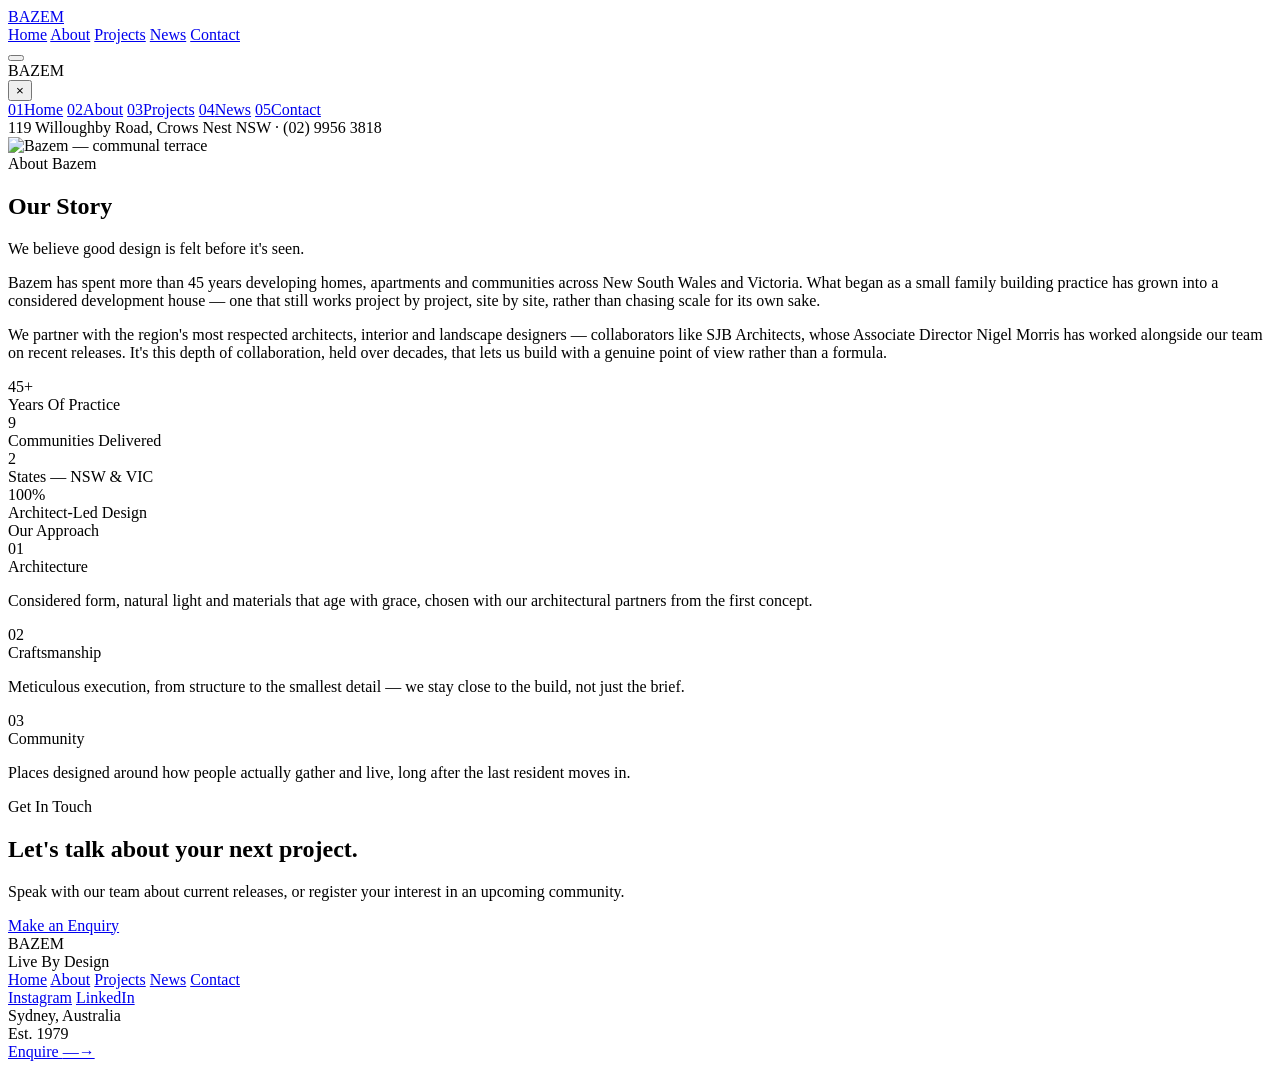
==== about.html @ 34c7578c "Add files via upload" ====
<!DOCTYPE html>
<html lang="en">
<head>
<meta charset="utf-8">
<meta name="viewport" content="width=device-width, initial-scale=1">
<title>About — Bazem</title>
<link rel="preconnect" href="https://fonts.googleapis.com">
<link rel="preconnect" href="https://fonts.gstatic.com" crossorigin="anonymous">
<link href="https://fonts.googleapis.com/css2?family=Instrument+Serif:ital@0;1&family=Archivo:wght@400;500;600;700&display=swap" rel="stylesheet">
<link rel="stylesheet" href="css/style.css">
</head>
<body>

<header class="site-header">
<a href="index.html" class="site-header__logo">BAZEM</a>
<nav class="site-header__nav">
<a href="index.html">Home</a>
<a href="about.html" class="is-active">About</a>
<a href="projects.html">Projects</a>
<a href="news.html">News</a>
<a href="contact.html">Contact</a>
</nav>
<button class="burger" aria-label="Menu"><span></span><span></span><span></span></button>
</header>

<div class="mobile-nav">
<div class="mobile-nav__top">
<div class="mobile-nav__logo">BAZEM</div>
<button class="mobile-nav__close" aria-label="Close menu">×</button>
</div>
<nav class="mobile-nav__links">
<a href="index.html"><span>01</span>Home</a>
<a href="about.html"><span>02</span>About</a>
<a href="projects.html"><span>03</span>Projects</a>
<a href="news.html"><span>04</span>News</a>
<a href="contact.html"><span>05</span>Contact</a>
</nav>
<div class="mobile-nav__foot">119 Willoughby Road, Crows Nest NSW · (02) 9956 3818</div>
</div>

<section class="hero-simple">
<img src="uploads/bazem-forest-hill-communal-terrace.png" alt="Bazem — communal terrace">
<div class="hero-simple__overlay"></div>
<div class="hero-simple__text">
<div class="hero-simple__kicker">About Bazem</div>
<h1 class="hero-simple__title">Our Story</h1>
</div>
</section>

<section class="about-intro">
<p class="about-intro__quote">We believe good design is felt before it's seen.</p>
<p>Bazem has spent more than 45 years developing homes, apartments and communities across New South Wales and Victoria. What began as a small family building practice has grown into a considered development house — one that still works project by project, site by site, rather than chasing scale for its own sake.</p>
<p>We partner with the region's most respected architects, interior and landscape designers — collaborators like SJB Architects, whose Associate Director Nigel Morris has worked alongside our team on recent releases. It's this depth of collaboration, held over decades, that lets us build with a genuine point of view rather than a formula.</p>
</section>

<section class="about-stats">
<div><div class="about-stats__num">45+</div><div class="about-stats__label">Years Of Practice</div></div>
<div><div class="about-stats__num">9</div><div class="about-stats__label">Communities Delivered</div></div>
<div><div class="about-stats__num">2</div><div class="about-stats__label">States — NSW &amp; VIC</div></div>
<div><div class="about-stats__num">100%</div><div class="about-stats__label">Architect-Led Design</div></div>
</section>

<section class="approach-dark">
<div class="approach-dark__inner">
<div class="approach-dark__label">Our Approach</div>
<div class="approach-dark__grid">
<div>
<div class="approach-dark__num">01</div>
<div class="approach-dark__heading">Architecture</div>
<p class="approach-dark__copy">Considered form, natural light and materials that age with grace, chosen with our architectural partners from the first concept.</p>
</div>
<div>
<div class="approach-dark__num">02</div>
<div class="approach-dark__heading">Craftsmanship</div>
<p class="approach-dark__copy">Meticulous execution, from structure to the smallest detail — we stay close to the build, not just the brief.</p>
</div>
<div>
<div class="approach-dark__num">03</div>
<div class="approach-dark__heading">Community</div>
<p class="approach-dark__copy">Places designed around how people actually gather and live, long after the last resident moves in.</p>
</div>
</div>
</div>
</section>

<section class="cta-panel">
<div class="eyebrow">Get In Touch</div>
<h2 class="cta-panel__title">Let's talk about your next project.</h2>
<p class="cta-panel__body">Speak with our team about current releases, or register your interest in an upcoming community.</p>
<a href="contact.html" class="btn-solid">Make an Enquiry</a>
</section>

<footer class="site-footer">
<div class="site-footer__top">
<div>
<div class="site-footer__brand-name">BAZEM</div>
<div class="site-footer__brand-tag">Live By Design</div>
</div>
<nav class="site-footer__nav">
<a href="index.html">Home</a>
<a href="about.html">About</a>
<a href="projects.html">Projects</a>
<a href="news.html">News</a>
<a href="contact.html">Contact</a>
</nav>
<nav class="site-footer__nav">
<a href="#">Instagram</a>
<a href="#">LinkedIn</a>
</nav>
</div>
<div class="site-footer__bottom">
<div class="site-footer__location">Sydney, Australia<br>Est. 1979</div>
<a href="contact.html" class="site-footer__enquire">Enquire <span>—→</span></a>
</div>
</footer>

<script src="js/main.js"></script>
</body>
</html>
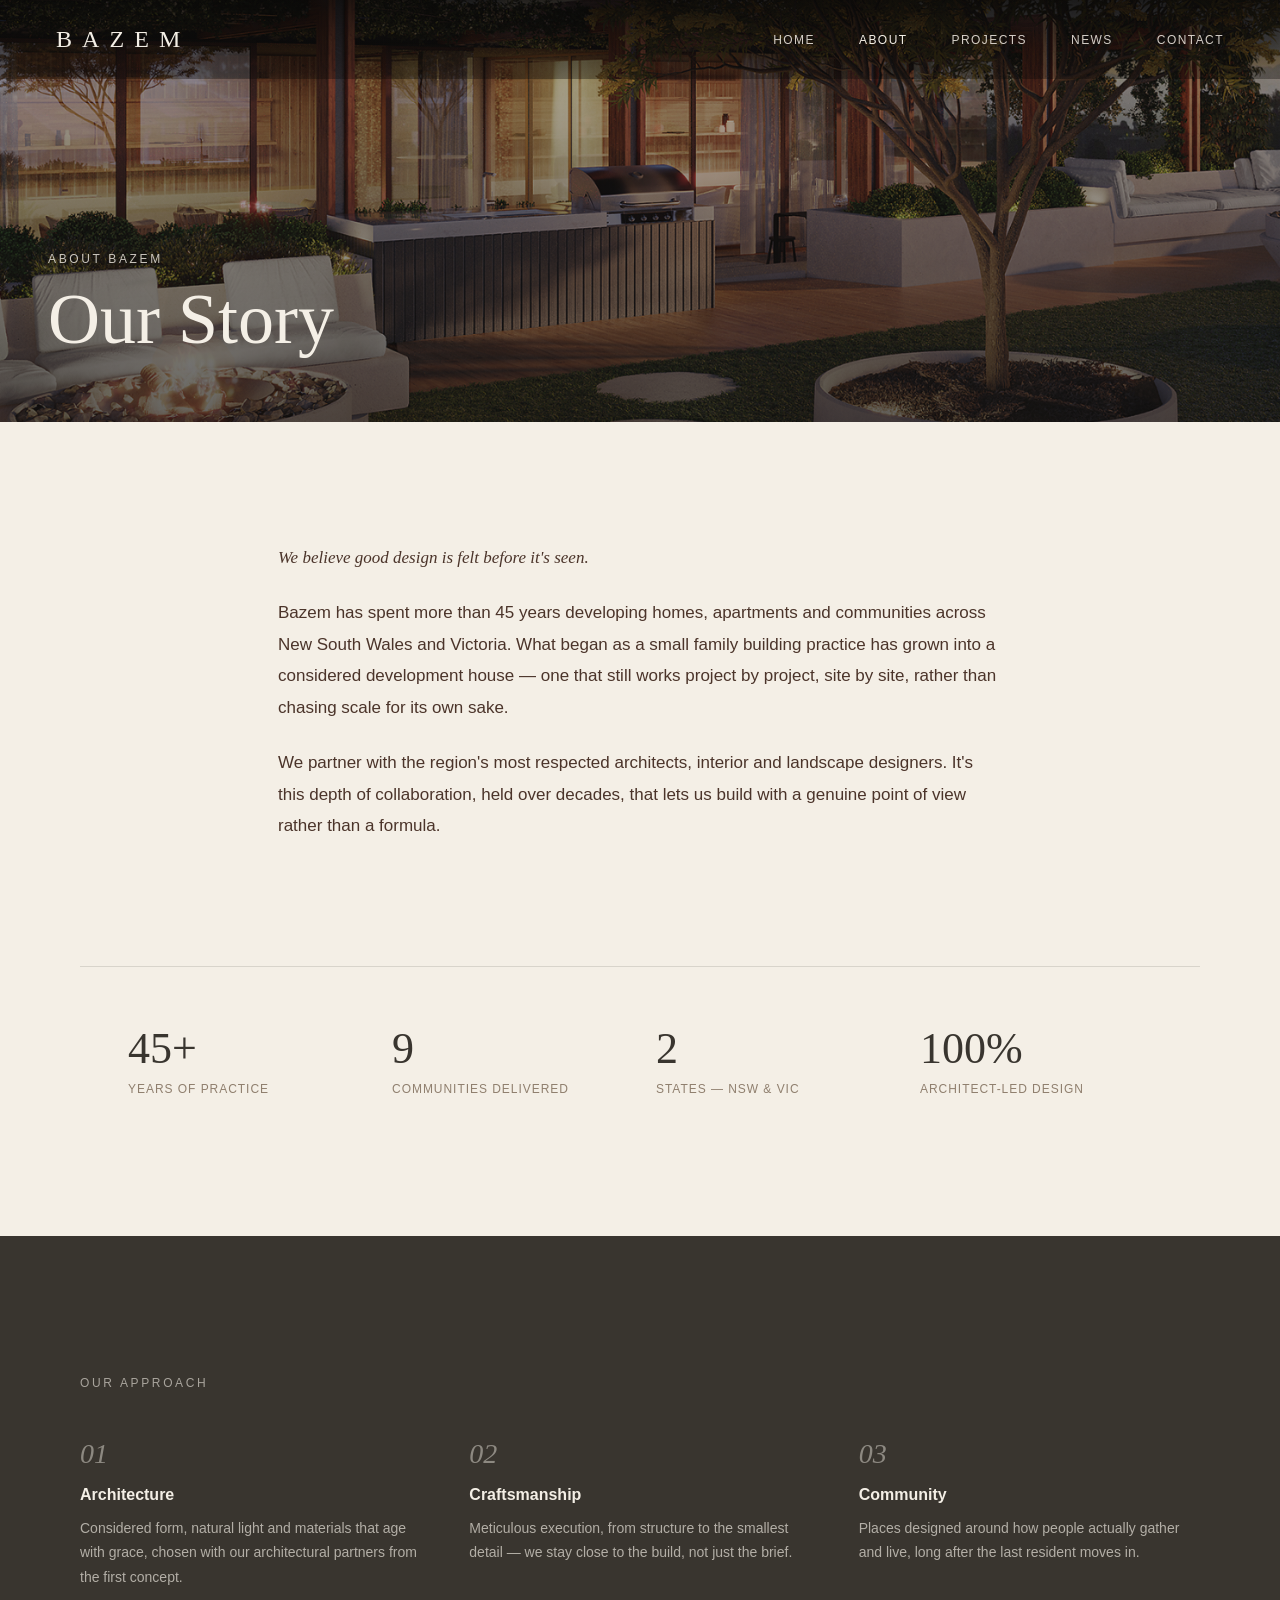
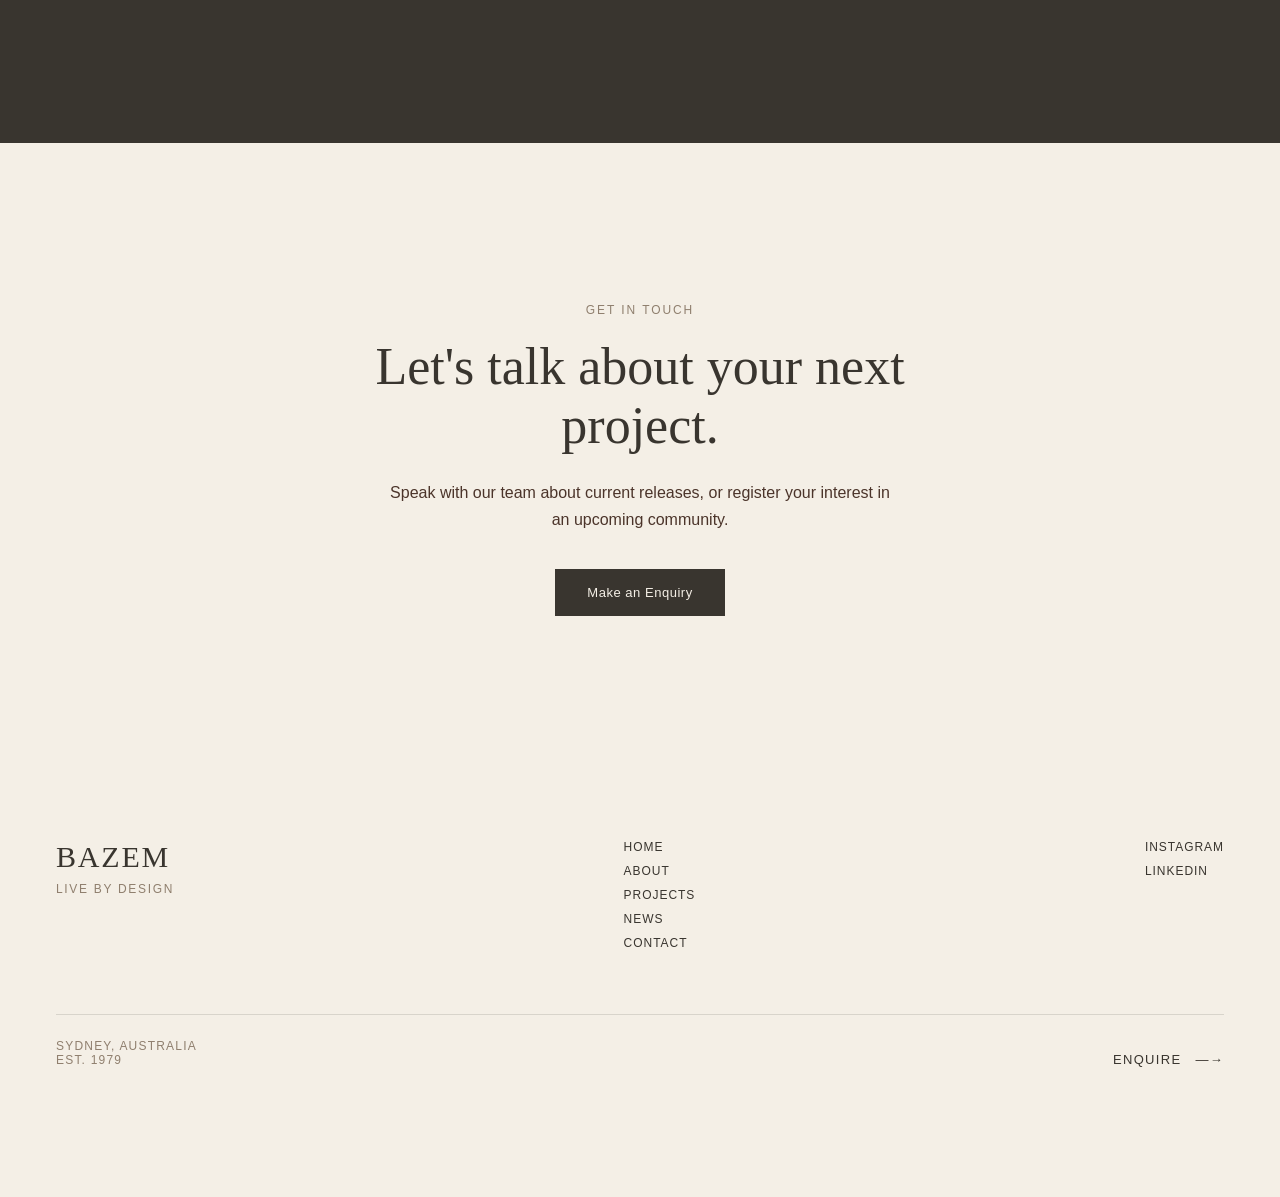
==== commit ca259e77: "Add files via upload" ====
--- a/about.html
+++ b/about.html
@@ -50,7 +50,7 @@
 <section class="about-intro">
 <p class="about-intro__quote">We believe good design is felt before it's seen.</p>
 <p>Bazem has spent more than 45 years developing homes, apartments and communities across New South Wales and Victoria. What began as a small family building practice has grown into a considered development house — one that still works project by project, site by site, rather than chasing scale for its own sake.</p>
-<p>We partner with the region's most respected architects, interior and landscape designers — collaborators like SJB Architects, whose Associate Director Nigel Morris has worked alongside our team on recent releases. It's this depth of collaboration, held over decades, that lets us build with a genuine point of view rather than a formula.</p>
+<p>We partner with the region's most respected architects, interior and landscape designers. It's this depth of collaboration, held over decades, that lets us build with a genuine point of view rather than a formula.</p>
 </section>
 
 <section class="about-stats">
--- a/css/style.css
+++ b/css/style.css
@@ -0,0 +1,296 @@
+/* ===== Design tokens ===== */
+:root{
+  --cream:#F4EFE6;
+  --cream-alt:#ECE5D8;
+  --ink:#39352F;
+  --ink-body:#4B342A;
+  --muted:#8F7F6E;
+  --accent:#B08E5E;
+  --dark:#121110;
+  --dark-2:#221F1D;
+  --line:rgba(57,53,47,.15);
+  --line-light:rgba(244,239,230,.15);
+  --serif:'Instrument Serif',serif;
+  --sans:Archivo,sans-serif;
+}
+
+*{box-sizing:border-box}
+h1,h2,h3,h4,h5,h6{margin:0;font-weight:400}
+html{scroll-behavior:smooth}
+body{margin:0;background:var(--cream);font-family:var(--sans);color:var(--ink);-webkit-font-smoothing:antialiased}
+img{display:block;max-width:100%}
+a{color:var(--ink);text-decoration:none}
+a:hover{color:var(--accent)}
+button{font-family:var(--sans);cursor:pointer}
+
+@keyframes kenburns{0%{transform:scale(1)}100%{transform:scale(1.09)}}
+
+.eyebrow{font-size:12px;letter-spacing:.16em;color:var(--muted);text-transform:uppercase}
+.rule{border-top:1px solid var(--line);width:28px;margin:22px 0}
+.rule--light{border-top:1px solid var(--line-light)}
+.link-underline{font-size:13px;letter-spacing:.1em;text-transform:uppercase;color:var(--ink);border-bottom:1px solid var(--ink);padding-bottom:3px;display:inline-block}
+.link-underline--light{color:var(--cream);border-bottom-color:rgba(244,239,230,.4)}
+
+/* ===== Header ===== */
+.site-header{
+  position:fixed;top:0;left:0;right:0;z-index:50;
+  display:flex;align-items:center;justify-content:space-between;
+  padding:26px 56px;
+  background:linear-gradient(180deg, rgba(10,9,8,.85) 0%, rgba(10,9,8,.35) 100%);
+}
+.site-header__logo{font-family:var(--serif);font-size:24px;letter-spacing:.42em;color:var(--cream);text-decoration:none}
+.site-header__nav{display:flex;align-items:center;gap:44px}
+.site-header__nav a{
+  font-family:var(--sans);font-weight:400;font-size:12px;letter-spacing:.12em;
+  text-transform:uppercase;color:rgba(244,239,230,.85);
+}
+.site-header__nav a.is-active{color:var(--cream)}
+.site-header__nav a:hover{color:var(--accent)}
+
+.burger{display:none;flex-direction:column;justify-content:center;gap:6px;width:38px;height:38px;background:none;border:none;padding:8px}
+.burger span{width:22px;height:2px;background:var(--cream);transition:transform .3s ease,opacity .3s ease}
+.burger.is-open span:nth-child(1){transform:translateY(8px) rotate(45deg)}
+.burger.is-open span:nth-child(2){opacity:0}
+.burger.is-open span:nth-child(3){transform:translateY(-8px) rotate(-45deg)}
+
+.mobile-nav{
+  position:fixed;inset:0;z-index:100;
+  background:linear-gradient(160deg,#181510,#0E0C09);
+  display:flex;flex-direction:column;padding:24px 28px 40px;
+  opacity:0;visibility:hidden;transition:opacity .4s ease;
+}
+.mobile-nav.is-open{opacity:1;visibility:visible}
+.mobile-nav__top{display:flex;align-items:center;justify-content:space-between}
+.mobile-nav__logo{font-family:var(--serif);font-size:20px;letter-spacing:.18em;color:var(--cream)}
+.mobile-nav__close{background:none;border:1px solid rgba(244,239,230,.3);border-radius:50%;width:38px;height:38px;color:var(--cream);font-size:20px;line-height:1}
+.mobile-nav__links{flex:1;display:flex;flex-direction:column;justify-content:center;gap:4px}
+.mobile-nav__links a{
+  display:flex;align-items:baseline;padding:14px 0;border-bottom:1px solid rgba(244,239,230,.1);
+  font-family:var(--serif);font-size:36px;color:rgba(244,239,230,.8);
+}
+.mobile-nav__links a:first-child{color:var(--cream)}
+.mobile-nav__links a:last-child{border-bottom:none}
+.mobile-nav__links a span{font-family:var(--sans);font-size:13px;color:rgba(244,239,230,.4);letter-spacing:.06em;margin-right:16px}
+.mobile-nav__foot{font-family:var(--sans);font-size:12px;color:rgba(244,239,230,.4);letter-spacing:.04em}
+
+/* ===== Hero (home, video) ===== */
+.hero{position:relative;height:760px;overflow:hidden;background:var(--dark)}
+.hero video{position:absolute;top:0;left:0;width:100%;height:100%;object-fit:cover}
+.hero__overlay{position:absolute;inset:0;background:linear-gradient(180deg,rgba(10,9,8,.35) 0%,rgba(10,9,8,.8) 100%)}
+.hero__text{position:absolute;left:48px;right:auto;bottom:72px;max-width:640px}
+.hero__title{font-family:var(--serif);font-size:104px;line-height:1;color:var(--cream);margin:0 0 20px;text-transform:uppercase}
+.hero__body{font-family:var(--sans);font-size:17px;line-height:1.6;color:rgba(244,239,230,.88);max-width:520px;margin:0 0 32px}
+.hero__scroll{display:flex;align-items:center;gap:10px;font-size:12px;letter-spacing:.14em;color:rgba(244,239,230,.75);text-transform:uppercase;margin-top:40px}
+.hero__floating-logo{position:absolute;bottom:190px;right:56px;top:auto;left:auto;transform:none;font-family:var(--serif);font-size:48px;letter-spacing:.4em;color:var(--cream);pointer-events:none}
+
+/* ===== Simple hero (about/projects) ===== */
+.hero-simple{position:relative;height:520px;margin-top:-98px;overflow:hidden;background:var(--dark)}
+.hero-simple.hero-simple--short{height:420px}
+.hero-simple img{position:absolute;top:0;left:0;width:100%;height:100%;object-fit:cover}
+.hero-simple__overlay{position:absolute;inset:0;background:linear-gradient(180deg,rgba(18,17,16,.1) 0%,rgba(18,17,16,.65) 100%)}
+.hero-simple__text{position:absolute;left:48px;bottom:64px}
+.hero-simple__kicker{font-size:12px;letter-spacing:.22em;color:rgba(244,239,230,.8);text-transform:uppercase;margin-bottom:16px}
+.hero-simple__title{font-family:var(--serif);font-size:72px;line-height:1.05;color:var(--cream);margin:0}
+.hero-simple--short .hero-simple__title{font-size:64px}
+
+/* ===== Our Approach (home) ===== */
+.approach{display:grid;grid-template-columns:1fr 1fr;align-items:stretch;background:var(--cream);min-height:640px}
+.approach__image{position:relative;width:100%;overflow:hidden}
+.approach__image img{position:absolute;top:0;left:0;width:100%;height:100%;object-fit:cover;object-position:center;background:#0E0C09}
+.approach__image::after{content:'';position:absolute;inset:0;background:rgba(10,9,8,.35)}
+.approach__text{padding:0 40px 0 64px;display:flex;flex-direction:column;justify-content:center}
+.approach__title{font-family:var(--serif);font-size:46px;line-height:1.2;color:var(--ink);margin:14px 0 0;max-width:400px}
+.approach__body{font-family:var(--sans);font-size:15px;line-height:1.85;color:var(--ink-body);max-width:360px;margin-bottom:36px}
+
+/* ===== Featured project (home) ===== */
+.featured{display:grid;grid-template-columns:1fr .6fr;align-items:stretch;background:var(--cream-alt)}
+.featured__image{position:relative;width:100%;overflow:hidden}
+.featured__image img{width:100%;height:100%;object-fit:cover;display:block}
+.featured__text{padding:0 64px;display:flex;flex-direction:column;justify-content:center}
+.featured__num{font-family:var(--serif);font-style:italic;font-size:36px;color:var(--muted);margin-top:18px}
+.featured__name{font-family:var(--serif);font-size:54px;line-height:1.1;color:var(--ink);margin-top:10px}
+.featured__loc{font-size:13px;letter-spacing:.08em;color:var(--muted);text-transform:uppercase;margin-top:16px}
+.featured__link{display:inline-flex;align-items:center;gap:12px;margin-top:32px}
+
+/* ===== Our Values (home) ===== */
+.values{display:grid;grid-template-columns:1fr 1fr;align-items:stretch;background:var(--dark-2)}
+.values__text{padding:0 64px;display:flex;flex-direction:column;justify-content:center}
+.values__list{font-family:var(--serif);font-size:36px;line-height:1.5;color:var(--cream);margin-top:18px}
+.values__list div + div{margin-top:0}
+.values__image{position:relative;width:100%;overflow:hidden}
+.values__image img{width:100%;height:100%;object-fit:cover;display:block}
+
+/* ===== News (home + news page) ===== */
+.news-section{padding:140px 48px;background:var(--cream-alt)}
+.news-section__inner{max-width:1360px;margin:0 auto}
+.news-section__head{display:flex;justify-content:space-between;align-items:flex-end;gap:20px;margin-bottom:56px}
+.section-title{font-family:var(--serif);font-size:44px;line-height:1.15;color:var(--ink);margin-top:12px}
+.news-grid{display:grid;grid-template-columns:1.3fr 1fr;gap:32px}
+.news-featured{position:relative;display:block;height:560px;overflow:hidden}
+.news-featured img{position:absolute;top:0;left:0;width:100%;height:100%;object-fit:cover}
+.news-featured__overlay{position:absolute;inset:0;background:linear-gradient(180deg,rgba(18,17,16,0) 30%,rgba(18,17,16,.86) 100%)}
+.news-featured__tag{position:absolute;top:28px;left:28px;font-size:11px;letter-spacing:.14em;text-transform:uppercase;color:var(--ink);background:rgba(244,239,230,.92);padding:6px 12px;white-space:nowrap}
+.news-featured__text{position:absolute;left:32px;right:32px;bottom:32px}
+.news-featured__date{font-size:12px;letter-spacing:.06em;color:rgba(244,239,230,.7);margin-bottom:12px}
+.news-featured__title{font-family:var(--serif);font-size:34px;line-height:1.2;color:var(--cream);max-width:420px}
+.news-list{display:flex;flex-direction:column;gap:28px}
+.news-row{display:grid;grid-template-columns:150px 1fr;gap:20px;padding-bottom:28px;border-bottom:1px solid var(--line)}
+.news-row:last-child{border-bottom:none;padding-bottom:0}
+.news-row__thumb{position:relative;height:110px;overflow:hidden}
+.news-row__thumb img{width:100%;height:100%;object-fit:cover}
+.news-row__date{font-size:11px;letter-spacing:.1em;text-transform:uppercase;color:var(--muted);margin-bottom:8px}
+.news-row__title{font-family:var(--serif);font-size:21px;line-height:1.3;color:var(--ink)}
+
+/* News page grid */
+.news-page-hero{padding:198px 48px 0;max-width:1360px;margin:0 auto}
+.news-page-hero .section-title{font-size:64px;line-height:1.08;margin-top:18px}
+.news-feature-block{padding:64px 48px 60px;max-width:1360px;margin:0 auto}
+.news-article-grid{padding:0 48px 160px;max-width:1360px;margin:0 auto;display:grid;grid-template-columns:repeat(3,1fr);gap:32px}
+.news-card__thumb{position:relative;height:280px;overflow:hidden;margin-bottom:20px}
+.news-card__thumb img{width:100%;height:100%;object-fit:cover}
+.news-card__thumb--placeholder{background:#D9D0C1;display:flex;align-items:center;justify-content:center}
+.news-card__placeholder-text{font-size:11px;letter-spacing:.18em;text-transform:uppercase;color:var(--muted)}
+.news-card__date{font-size:11px;letter-spacing:.1em;text-transform:uppercase;color:var(--muted);margin-bottom:10px}
+.news-card__title{font-family:var(--serif);font-size:24px;line-height:1.3;color:var(--ink)}
+.news-card{transition:opacity .3s ease}
+.news-card:hover{opacity:.9}
+
+/* ===== Projects grid ===== */
+.projects-section{padding:80px 48px 140px;max-width:1360px;margin:0 auto}
+.projects-filters{display:flex;gap:8px;margin-bottom:48px}
+.filter-btn{font-size:12px;letter-spacing:.06em;text-transform:uppercase;padding:10px 18px;border:1px solid var(--line);background:transparent;color:var(--ink);transition:all .25s ease}
+.filter-btn.is-active{border-color:var(--ink);background:var(--ink);color:var(--cream)}
+.projects-grid{display:grid;grid-template-columns:repeat(auto-fill,minmax(380px,1fr));gap:32px}
+.project-card{position:relative;height:560px;overflow:hidden;background:#D9D0C1;cursor:pointer}
+.project-card img{width:100%;height:100%;object-fit:cover;object-position:center;transition:transform .7s cubic-bezier(.2,.7,.2,1)}
+.project-card:hover img{transform:scale(1.06)}
+.project-card__tag{position:absolute;top:20px;left:20px;font-size:11px;letter-spacing:.14em;text-transform:uppercase;color:var(--ink);background:rgba(244,239,230,.9);padding:6px 12px;white-space:nowrap}
+.project-card__info{position:absolute;left:0;right:0;bottom:0;padding:26px;background:linear-gradient(180deg,rgba(18,17,16,0) 0%,rgba(18,17,16,.89) 55%,rgba(18,17,16,.92) 100%);transform:translateY(28px);transition:transform .45s cubic-bezier(.2,.7,.2,1)}
+.project-card:hover .project-card__info{transform:translateY(0)}
+.project-card__name{font-family:var(--serif);font-size:28px;color:var(--cream)}
+.project-card__loc{font-size:13px;color:rgba(244,239,230,.75);margin-top:4px}
+.project-card__desc{font-size:13px;line-height:1.6;color:#fff;text-shadow:0 1px 3px rgba(0,0,0,.6);margin-top:14px;max-width:320px;opacity:0;transition:opacity .4s ease .1s}
+.project-card:hover .project-card__desc{opacity:1}
+.project-card.is-hidden{display:none}
+
+/* ===== About page ===== */
+.about-intro{padding:120px 48px 100px;max-width:820px;margin:0 auto}
+.about-intro__quote{font-family:var(--serif);font-style:italic;font-size:34px;line-height:1.4;color:var(--ink);margin-bottom:36px}
+.about-intro p{font-size:17px;line-height:1.85;color:var(--ink-body);margin:0 0 24px}
+.about-stats{padding:0 48px 140px;max-width:1120px;margin:0 auto;display:grid;grid-template-columns:repeat(4,1fr);gap:32px;border-top:1px solid var(--line);padding-top:56px}
+.about-stats__num{font-family:var(--serif);font-size:44px;color:var(--ink)}
+.about-stats__label{font-size:12px;letter-spacing:.08em;text-transform:uppercase;color:var(--muted);margin-top:8px}
+.approach-dark{padding:140px 48px;background:var(--ink)}
+.approach-dark__inner{max-width:1120px;margin:0 auto}
+.approach-dark__label{font-size:12px;letter-spacing:.22em;color:rgba(244,239,230,.6);text-transform:uppercase;margin-bottom:48px}
+.approach-dark__grid{display:grid;grid-template-columns:repeat(3,1fr);gap:48px}
+.approach-dark__num{font-family:var(--serif);font-style:italic;font-size:28px;color:rgba(244,239,230,.45)}
+.approach-dark__heading{font-weight:600;font-size:16px;color:var(--cream);margin-top:16px}
+.approach-dark__copy{font-size:14px;line-height:1.75;color:rgba(244,239,230,.65);margin-top:12px}
+.cta-panel{padding:160px 48px;background:var(--cream);text-align:center}
+.cta-panel__title{font-family:var(--serif);font-size:52px;color:var(--ink);margin:20px auto 24px;max-width:640px}
+.cta-panel__body{font-size:16px;line-height:1.7;color:var(--ink-body);max-width:520px;margin:0 auto 36px}
+.btn-solid{display:inline-block;font-size:13px;letter-spacing:.04em;color:var(--cream);background:var(--ink);padding:16px 32px}
+
+/* ===== Contact page ===== */
+.contact-hero{padding:198px 48px 80px;max-width:1240px;margin:0 auto}
+.contact-hero .section-title{font-size:64px;line-height:1.08;margin-top:18px;max-width:640px}
+.contact-grid{padding:0 48px 140px;max-width:1240px;margin:0 auto;display:grid;grid-template-columns:1fr 1fr;gap:100px}
+.contact-grid__intro{font-size:16px;line-height:1.75;color:var(--ink-body);margin-bottom:48px;max-width:420px}
+.contact-form{display:flex;flex-direction:column;gap:22px;max-width:420px}
+.form-field{display:flex;flex-direction:column;gap:8px}
+.form-field label{font-size:12px;letter-spacing:.06em;text-transform:uppercase;color:var(--muted)}
+.form-field input,.form-field textarea{border:none;border-bottom:1px solid var(--line);background:transparent;padding:10px 0;font-size:16px;color:var(--ink);font-family:var(--sans)}
+.form-field input:focus,.form-field textarea:focus{outline:none;border-color:var(--ink)}
+.form-field textarea{resize:none}
+.btn-submit{margin-top:12px;align-self:flex-start;font-size:13px;letter-spacing:.04em;color:var(--cream);background:var(--ink);border:none;padding:16px 32px}
+.contact-info{display:flex;flex-direction:column;gap:40px}
+.contact-info__label{font-size:12px;letter-spacing:.08em;text-transform:uppercase;color:var(--muted);margin-bottom:12px}
+.contact-info__value{font-family:var(--serif);font-size:24px;color:var(--ink);line-height:1.5}
+.contact-info__image{position:relative;height:260px;overflow:hidden;margin-top:12px}
+.contact-info__image img{width:100%;height:100%;object-fit:cover}
+
+/* ===== Footer ===== */
+.site-footer{padding:64px 56px 32px;background:var(--cream)}
+.site-footer__top{display:flex;justify-content:space-between;align-items:flex-start;gap:20px}
+.site-footer__brand-name{font-family:var(--serif);font-size:30px;letter-spacing:.06em;color:var(--ink)}
+.site-footer__brand-tag{font-size:12px;letter-spacing:.14em;color:var(--muted);text-transform:uppercase;margin-top:8px}
+.site-footer__nav{display:flex;flex-direction:column;gap:10px}
+.site-footer__nav a{font-weight:500;font-size:12px;letter-spacing:.08em;text-transform:uppercase;color:var(--ink)}
+.site-footer__bottom{display:flex;justify-content:space-between;align-items:flex-end;margin-top:64px;padding-top:24px;border-top:1px solid var(--line)}
+.site-footer__location{font-size:12px;letter-spacing:.1em;text-transform:uppercase;color:var(--muted)}
+.site-footer__enquire{display:inline-flex;align-items:center;gap:14px;font-size:13px;letter-spacing:.1em;text-transform:uppercase;color:var(--ink)}
+
+/* ===== Reveal animation ===== */
+[data-reveal]{opacity:0;transform:translateY(24px);transition:opacity .9s ease,transform .9s ease}
+[data-reveal].is-visible{opacity:1;transform:translateY(0)}
+
+/* ===== Responsive ===== */
+@media (max-width:768px){
+  .site-header{padding:18px 20px}
+  .site-header__nav{display:none}
+  .burger{display:flex}
+
+  .hero{height:560px}
+  .hero__text{left:20px;right:20px;bottom:40px}
+  .hero__title{font-size:56px;line-height:1}
+  .hero__body{font-size:15px;margin-bottom:22px}
+  .hero__scroll{margin-top:24px}
+  .hero__floating-logo{display:none}
+
+  .hero-simple{height:380px}
+  .hero-simple.hero-simple--short{height:340px}
+  .hero-simple__text{left:20px}
+  .hero-simple__title{font-size:44px}
+  .hero-simple--short .hero-simple__title{font-size:40px}
+
+  .approach{grid-template-columns:1fr}
+  .approach__image{aspect-ratio:auto;height:340px}
+  .approach__text{padding:56px 20px}
+  .approach__title{font-size:36px;max-width:none}
+  .approach__body{font-size:15px;max-width:none}
+
+  .featured{grid-template-columns:1fr}
+  .featured__image{height:340px}
+  .featured__text{padding:56px 20px}
+  .featured__name{font-size:42px}
+
+  .values{grid-template-columns:1fr}
+  .values__text{padding:56px 20px}
+  .values__image{height:340px}
+  .values__list{font-size:28px}
+
+  .news-section{padding:64px 20px}
+  .news-section__head{flex-direction:column;align-items:flex-start}
+  .news-grid{grid-template-columns:1fr;gap:20px}
+  .news-featured{height:320px}
+  .news-featured__title{font-size:24px}
+  .news-row{grid-template-columns:110px 1fr}
+
+  .news-page-hero{padding:178px 20px 0}
+  .news-page-hero .section-title{font-size:38px}
+  .news-feature-block,.news-article-grid{padding-left:20px;padding-right:20px}
+  .news-article-grid{grid-template-columns:1fr}
+
+  .projects-section{padding:64px 20px 80px}
+  .projects-grid{grid-template-columns:1fr}
+  .project-card{height:360px}
+
+  .about-intro{padding:100px 20px 64px}
+  .about-intro__quote{font-size:26px}
+  .about-stats{grid-template-columns:repeat(2,1fr);padding:0 20px 80px;gap:24px}
+  .approach-dark{padding:80px 20px}
+  .approach-dark__grid{grid-template-columns:1fr;gap:32px}
+  .cta-panel{padding:100px 20px}
+  .cta-panel__title{font-size:34px}
+
+  .contact-hero{padding:178px 20px 48px}
+  .contact-hero .section-title{font-size:38px}
+  .contact-grid{grid-template-columns:1fr;gap:56px;padding:0 20px 80px}
+
+  .site-footer{padding:48px 20px 28px}
+  .site-footer__top{flex-direction:column;gap:32px}
+  .site-footer__bottom{flex-direction:column;align-items:flex-start;gap:20px;margin-top:40px}
+
+  .mobile-nav__links a{font-size:28px}
+}
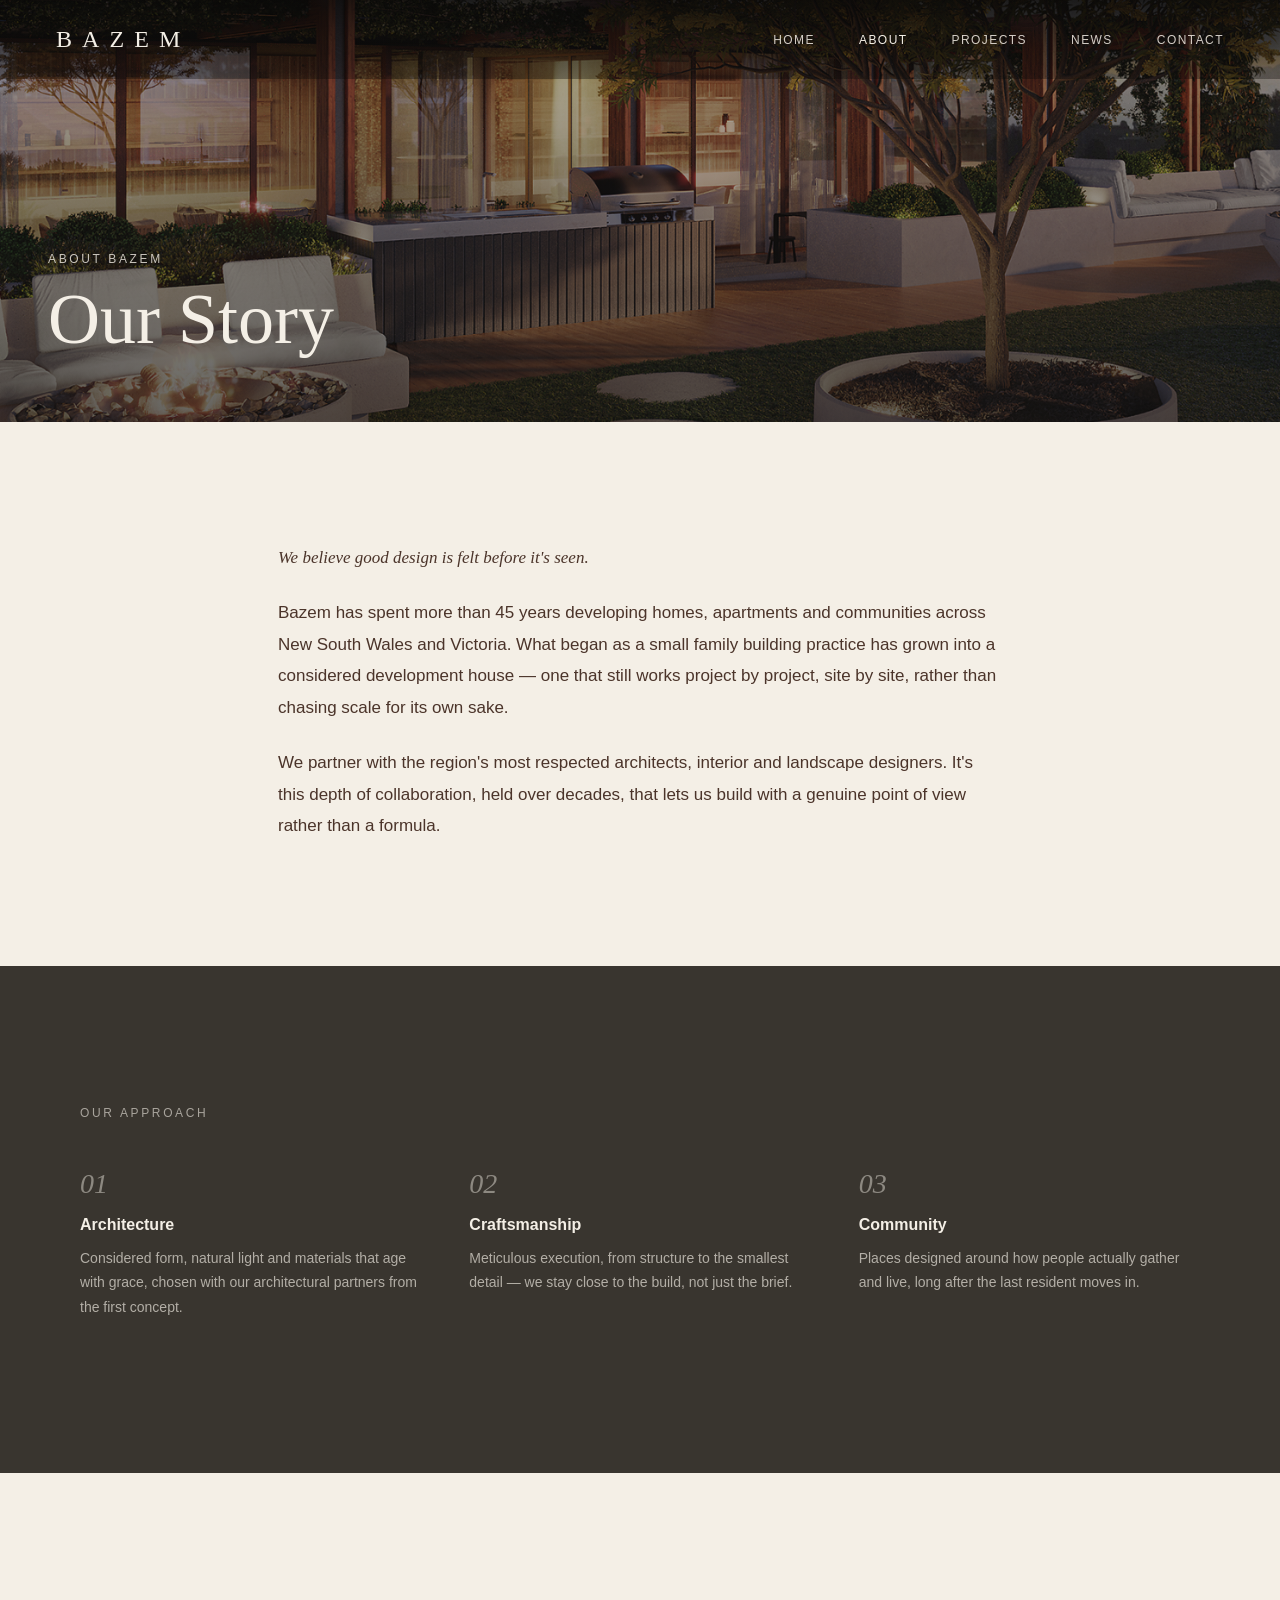
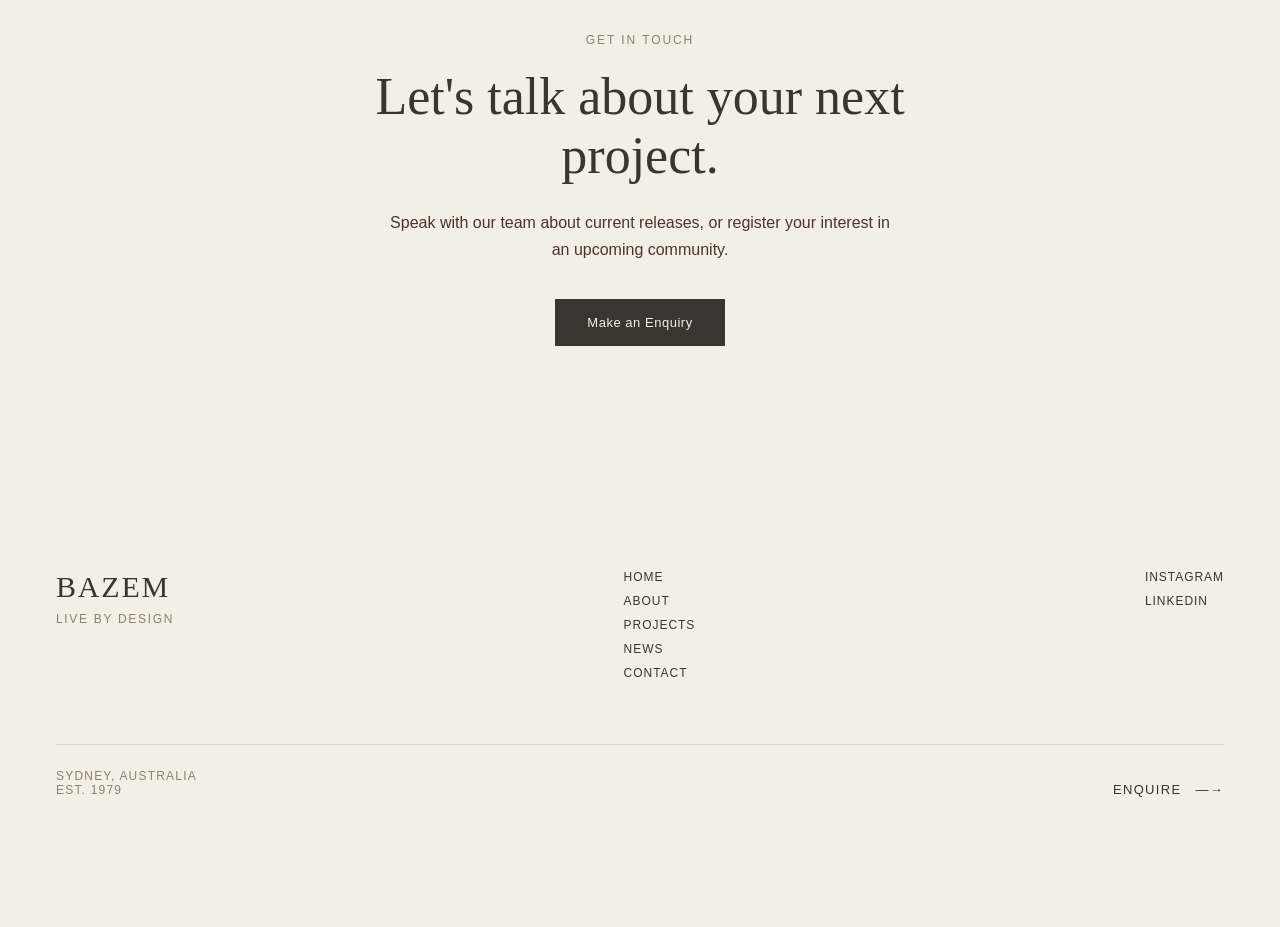
==== commit 0d466a53: "Add files via upload" ====
--- a/about.html
+++ b/about.html
@@ -51,13 +51,6 @@
 <p class="about-intro__quote">We believe good design is felt before it's seen.</p>
 <p>Bazem has spent more than 45 years developing homes, apartments and communities across New South Wales and Victoria. What began as a small family building practice has grown into a considered development house — one that still works project by project, site by site, rather than chasing scale for its own sake.</p>
 <p>We partner with the region's most respected architects, interior and landscape designers. It's this depth of collaboration, held over decades, that lets us build with a genuine point of view rather than a formula.</p>
-</section>
-
-<section class="about-stats">
-<div><div class="about-stats__num">45+</div><div class="about-stats__label">Years Of Practice</div></div>
-<div><div class="about-stats__num">9</div><div class="about-stats__label">Communities Delivered</div></div>
-<div><div class="about-stats__num">2</div><div class="about-stats__label">States — NSW &amp; VIC</div></div>
-<div><div class="about-stats__num">100%</div><div class="about-stats__label">Architect-Led Design</div></div>
 </section>
 
 <section class="approach-dark">
